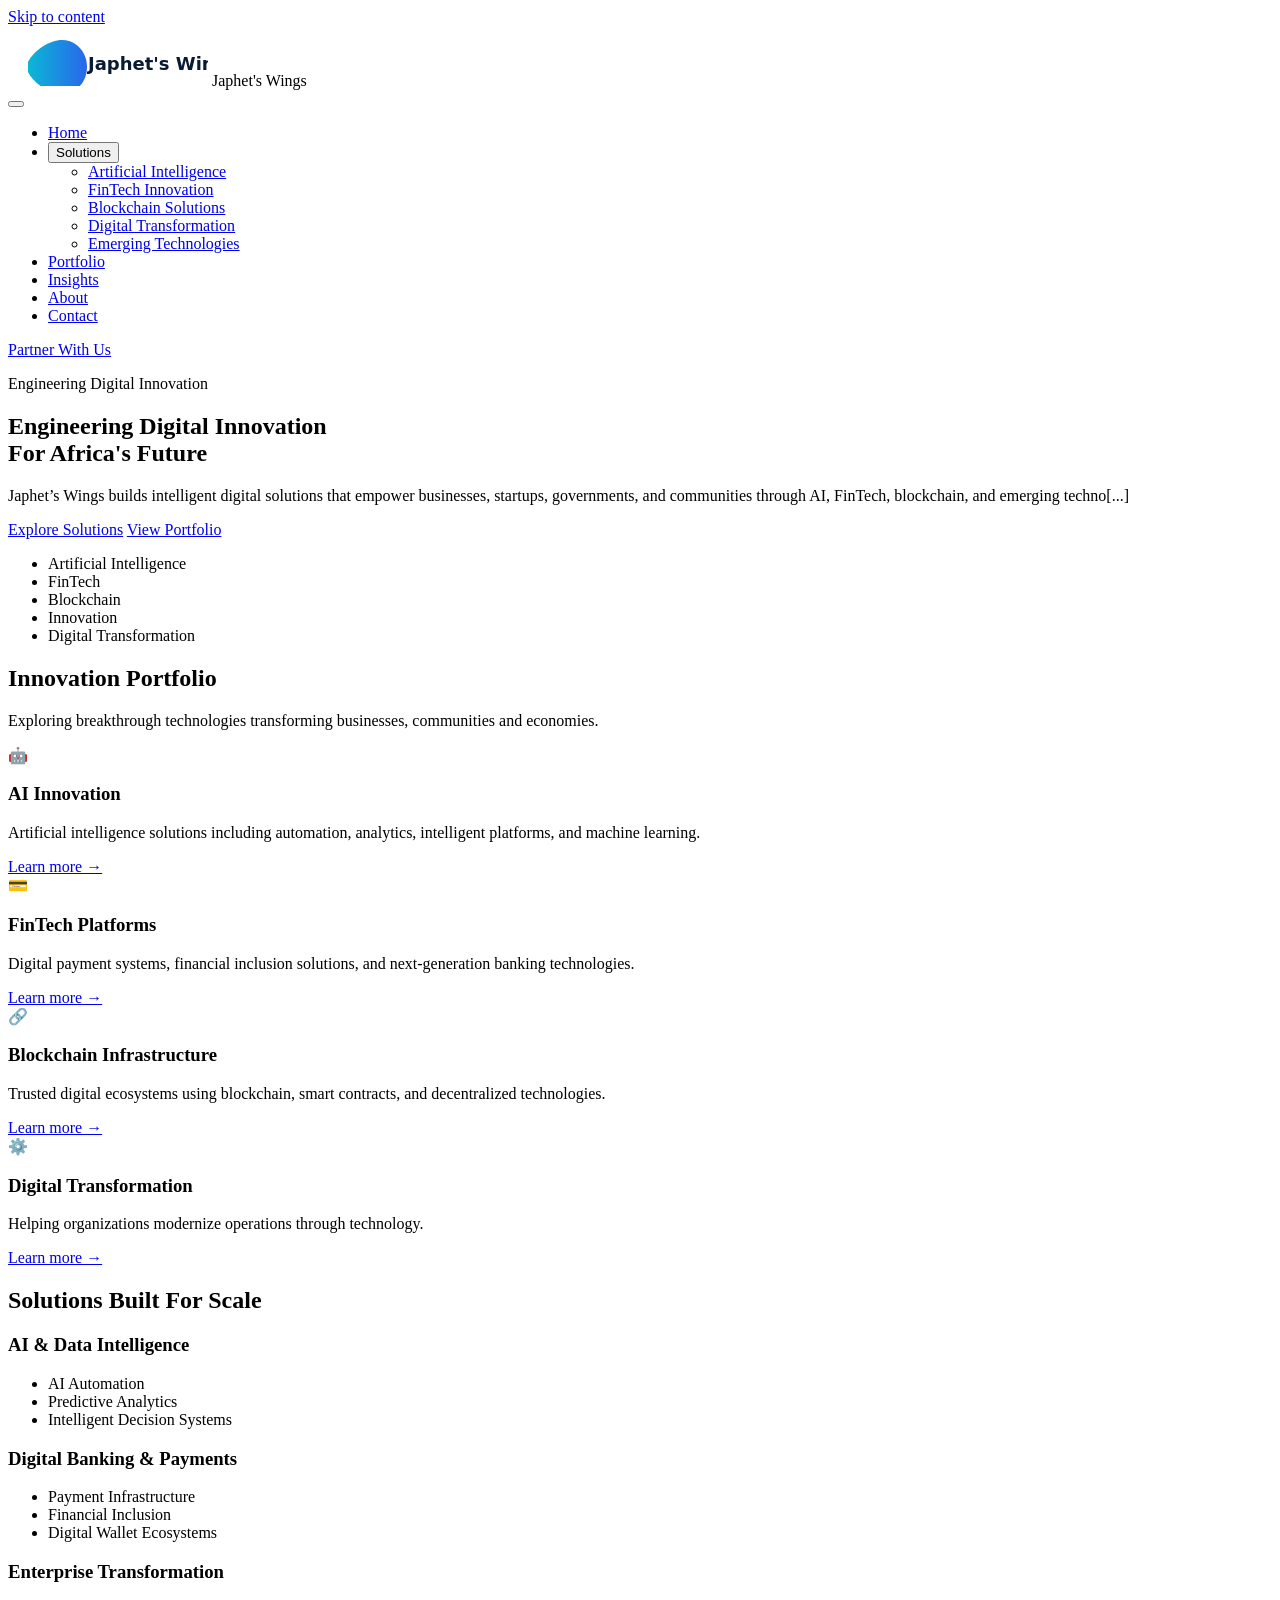
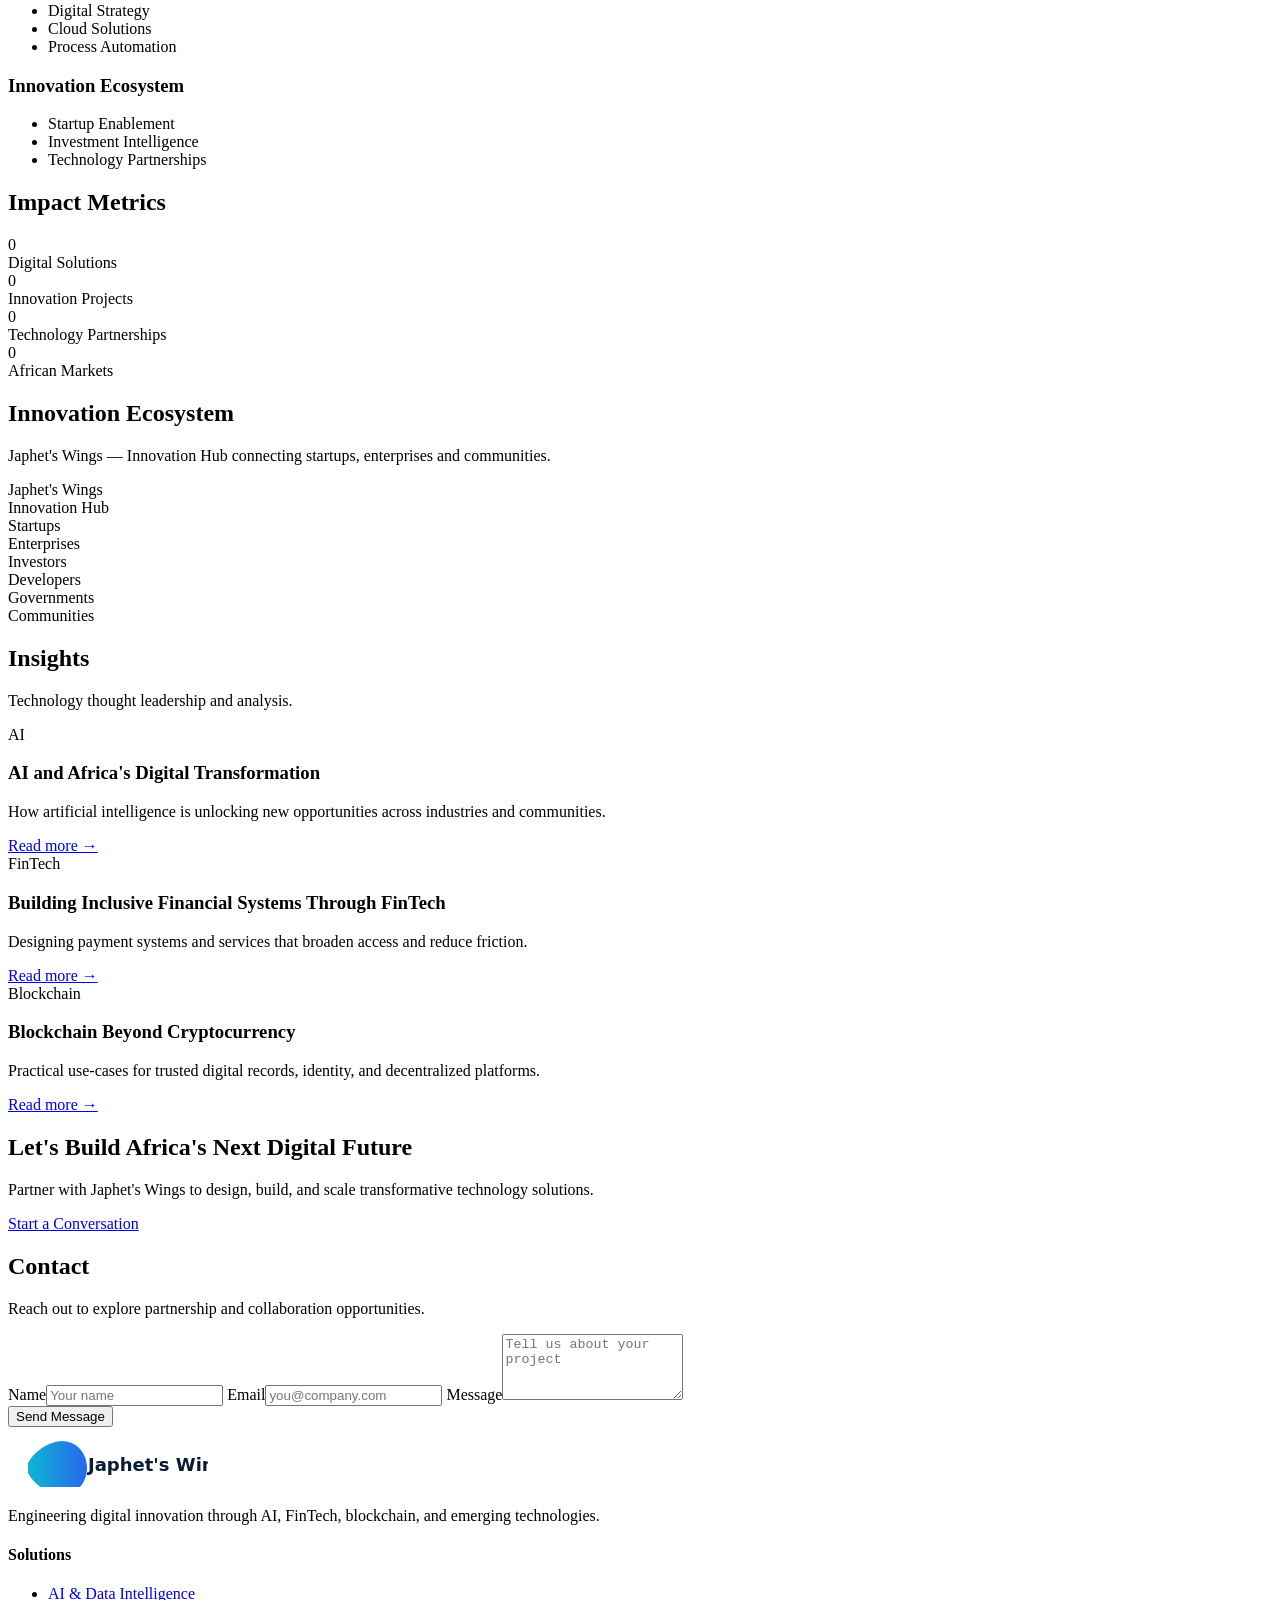
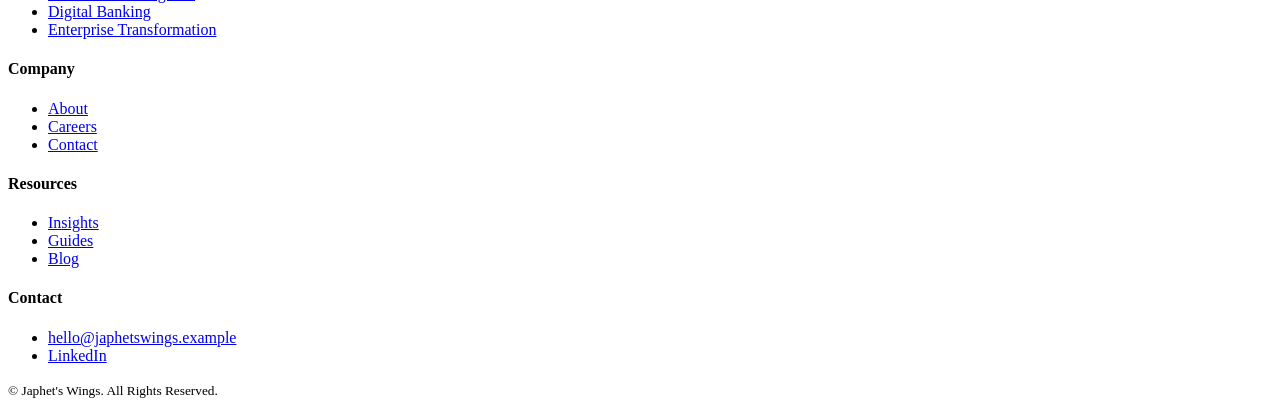
==== index.html @ 87375220 "chore: move index.html from public_html to repository root; update css/js asset paths (images remain" ====
<!doctype html>
<html lang="en">
<head>
  <meta charset="utf-8">
  <meta name="viewport" content="width=device-width,initial-scale=1">
  <meta name="description" content="Japhet's Wings — Engineering digital innovation for Africa's future. AI, FinTech, Blockchain, Digital Transformation and Innovation Ecosystems.">
  <title>Japhet's Wings — Engineering Digital Innovation For Africa's Future</title>

  <!-- Inter font -->
  <link rel="preconnect" href="https://fonts.gstatic.com" crossorigin>
  <link href="https://fonts.googleapis.com/css2?family=Inter:wght@300;400;600;800&display=swap" rel="stylesheet">

  <link rel="icon" href="/public_html/images/favicon.svg" type="image/svg+xml">
  <link rel="stylesheet" href="/css/style.css">
</head>
<body>
  <a class="skip-link" href="#main">Skip to content</a>

  <header class="site-header" id="site-header">
    <div class="container header-inner">
      <div class="brand">
        <img src="/public_html/images/logo.svg" alt="Japhet's Wings logo" class="logo" />
        <span class="visually-hidden">Japhet's Wings</span>
      </div>

      <nav class="nav" aria-label="Primary">
        <button class="nav-toggle" aria-expanded="false" aria-controls="primary-menu" aria-label="Open menu">
          <span class="hamburger" aria-hidden="true"></span>
        </button>

        <ul class="nav-list" id="primary-menu">
          <li><a href="#hero">Home</a></li>
          <li class="has-dropdown">
            <button class="dropdown-toggle" aria-expanded="false">Solutions</button>
            <ul class="dropdown" aria-label="Solutions submenu">
              <li><a href="#solutions">Artificial Intelligence</a></li>
              <li><a href="#solutions">FinTech Innovation</a></li>
              <li><a href="#solutions">Blockchain Solutions</a></li>
              <li><a href="#solutions">Digital Transformation</a></li>
              <li><a href="#solutions">Emerging Technologies</a></li>
            </ul>
          </li>
          <li><a href="#portfolio">Portfolio</a></li>
          <li><a href="#insights">Insights</a></li>
          <li><a href="#about">About</a></li>
          <li><a href="#contact">Contact</a></li>
        </ul>
      </nav>

      <div class="header-cta">
        <a href="#contact" class="btn btn-primary">Partner With Us</a>
      </div>
    </div>
  </header>

  <main id="main">
    <section id="hero" class="hero">
      <div class="hero-canvas" aria-hidden="true"></div>
      <div class="container hero-inner">
        <div class="hero-content">
          <p class="eyebrow">Engineering Digital Innovation</p>
          <h1 class="hero-title">Engineering Digital Innovation
            <br><span class="gradient">For Africa's Future</span>
          </h1>

          <p class="lead">Japhet’s Wings builds intelligent digital solutions that empower businesses, startups, governments, and communities through AI, FinTech, blockchain, and emerging techno[...]

          <div class="hero-actions">
            <a href="#solutions" class="btn btn-primary">Explore Solutions</a>
            <a href="#portfolio" class="btn btn-ghost">View Portfolio</a>
          </div>

          <ul class="tech-tags" aria-hidden="false">
            <li>Artificial Intelligence</li>
            <li>FinTech</li>
            <li>Blockchain</li>
            <li>Innovation</li>
            <li>Digital Transformation</li>
          </ul>
        </div>
      </div>
    </section>

    <section id="portfolio" class="section">
      <div class="container">
        <header class="section-header">
          <h2>Innovation Portfolio</h2>
          <p class="muted">Exploring breakthrough technologies transforming businesses, communities and economies.</p>
        </header>

        <div class="cards">
          <article class="card">
            <div class="card-icon" aria-hidden="true">🤖</div>
            <h3>AI Innovation</h3>
            <p>Artificial intelligence solutions including automation, analytics, intelligent platforms, and machine learning.</p>
            <a href="#" class="card-link">Learn more →</a>
          </article>

          <article class="card">
            <div class="card-icon" aria-hidden="true">💳</div>
            <h3>FinTech Platforms</h3>
            <p>Digital payment systems, financial inclusion solutions, and next-generation banking technologies.</p>
            <a href="#" class="card-link">Learn more →</a>
          </article>

          <article class="card">
            <div class="card-icon" aria-hidden="true">🔗</div>
            <h3>Blockchain Infrastructure</h3>
            <p>Trusted digital ecosystems using blockchain, smart contracts, and decentralized technologies.</p>
            <a href="#" class="card-link">Learn more →</a>
          </article>

          <article class="card">
            <div class="card-icon" aria-hidden="true">⚙️</div>
            <h3>Digital Transformation</h3>
            <p>Helping organizations modernize operations through technology.</p>
            <a href="#" class="card-link">Learn more →</a>
          </article>
        </div>
      </div>
    </section>

    <section id="solutions" class="section alt">
      <div class="container">
        <header class="section-header">
          <h2>Solutions Built For Scale</h2>
        </header>

        <div class="solutions-grid">
          <div class="panel">
            <h3>AI &amp; Data Intelligence</h3>
            <ul>
              <li>AI Automation</li>
              <li>Predictive Analytics</li>
              <li>Intelligent Decision Systems</li>
            </ul>
          </div>

          <div class="panel">
            <h3>Digital Banking &amp; Payments</h3>
            <ul>
              <li>Payment Infrastructure</li>
              <li>Financial Inclusion</li>
              <li>Digital Wallet Ecosystems</li>
            </ul>
          </div>

          <div class="panel">
            <h3>Enterprise Transformation</h3>
            <ul>
              <li>Digital Strategy</li>
              <li>Cloud Solutions</li>
              <li>Process Automation</li>
            </ul>
          </div>

          <div class="panel">
            <h3>Innovation Ecosystem</h3>
            <ul>
              <li>Startup Enablement</li>
              <li>Investment Intelligence</li>
              <li>Technology Partnerships</li>
            </ul>
          </div>
        </div>
      </div>
    </section>

    <section id="metrics" class="section metrics">
      <div class="container">
        <header class="section-header">
          <h2>Impact Metrics</h2>
        </header>

        <div class="metrics-grid" aria-hidden="false">
          <div class="metric">
            <div class="number" data-target="50">0</div>
            <div class="label">Digital Solutions</div>
          </div>

          <div class="metric">
            <div class="number" data-target="25">0</div>
            <div class="label">Innovation Projects</div>
          </div>

          <div class="metric">
            <div class="number" data-target="10">0</div>
            <div class="label">Technology Partnerships</div>
          </div>

          <div class="metric">
            <div class="number" data-target="5">0</div>
            <div class="label">African Markets</div>
          </div>
        </div>
      </div>
    </section>

    <section id="ecosystem" class="section ecosystem">
      <div class="container">
        <header class="section-header">
          <h2>Innovation Ecosystem</h2>
          <p class="muted">Japhet's Wings — Innovation Hub connecting startups, enterprises and communities.</p>
        </header>

        <div class="network" aria-hidden="true">
          <div class="hub">Japhet's Wings<br><span class="small">Innovation Hub</span></div>
          <div class="node n1">Startups</div>
          <div class="node n2">Enterprises</div>
          <div class="node n3">Investors</div>
          <div class="node n4">Developers</div>
          <div class="node n5">Governments</div>
          <div class="node n6">Communities</div>
        </div>
      </div>
    </section>

    <section id="insights" class="section">
      <div class="container">
        <header class="section-header">
          <h2>Insights</h2>
          <p class="muted">Technology thought leadership and analysis.</p>
        </header>

        <div class="articles">
          <article class="article-card">
            <span class="tag">AI</span>
            <h3>AI and Africa's Digital Transformation</h3>
            <p>How artificial intelligence is unlocking new opportunities across industries and communities.</p>
            <a href="#" class="read-more">Read more →</a>
          </article>

          <article class="article-card">
            <span class="tag">FinTech</span>
            <h3>Building Inclusive Financial Systems Through FinTech</h3>
            <p>Designing payment systems and services that broaden access and reduce friction.</p>
            <a href="#" class="read-more">Read more →</a>
          </article>

          <article class="article-card">
            <span class="tag">Blockchain</span>
            <h3>Blockchain Beyond Cryptocurrency</h3>
            <p>Practical use-cases for trusted digital records, identity, and decentralized platforms.</p>
            <a href="#" class="read-more">Read more →</a>
          </article>
        </div>
      </div>
    </section>

    <section id="cta" class="section cta">
      <div class="container">
        <div class="cta-inner">
          <h2>Let's Build Africa's Next Digital Future</h2>
          <p>Partner with Japhet's Wings to design, build, and scale transformative technology solutions.</p>
          <a href="#contact" class="btn btn-primary large">Start a Conversation</a>
        </div>
      </div>
    </section>

    <section id="contact" class="section contact">
      <div class="container">
        <header class="section-header">
          <h2>Contact</h2>
        </header>

        <p class="muted">Reach out to explore partnership and collaboration opportunities.</p>
        <form class="contact-form" action="#" onsubmit="return false;" aria-label="Contact form">
          <div class="form-grid">
            <label class="visually-hidden">Name<input type="text" name="name" placeholder="Your name" required></label>
            <label class="visually-hidden">Email<input type="email" name="email" placeholder="you@company.com" required></label>
            <label class="visually-hidden">Message<textarea name="message" placeholder="Tell us about your project" rows="4" required></textarea></label>
          </div>
          <div class="form-actions">
            <button class="btn btn-primary" type="submit">Send Message</button>
          </div>
        </form>
      </div>
    </section>
  </main>

  <footer class="site-footer">
    <div class="container footer-inner">
      <div class="brand-footer">
        <img src="/public_html/images/logo.svg" alt="Japhet's Wings logo" class="logo-sm" />
        <p class="muted">Engineering digital innovation through AI, FinTech, blockchain, and emerging technologies.</p>
      </div>

      <div class="footer-links">
        <div>
          <h4>Solutions</h4>
          <ul>
            <li><a href="#solutions">AI &amp; Data Intelligence</a></li>
            <li><a href="#solutions">Digital Banking</a></li>
            <li><a href="#solutions">Enterprise Transformation</a></li>
          </ul>
        </div>

        <div>
          <h4>Company</h4>
          <ul>
            <li><a href="#about">About</a></li>
            <li><a href="#contact">Careers</a></li>
            <li><a href="#contact">Contact</a></li>
          </ul>
        </div>

        <div>
          <h4>Resources</h4>
          <ul>
            <li><a href="#insights">Insights</a></li>
            <li><a href="#">Guides</a></li>
            <li><a href="#">Blog</a></li>
          </ul>
        </div>

        <div>
          <h4>Contact</h4>
          <ul>
            <li><a href="mailto:hello@japhetswings.example">hello@japhetswings.example</a></li>
            <li><a href="#">LinkedIn</a></li>
          </ul>
        </div>
      </div>
    </div>

    <div class="site-copyright">
      <div class="container">
        <small>© <span id="current-year"></span> Japhet's Wings. All Rights Reserved.</small>
      </div>
    </div>
  </footer>

  <script src="/js/script.js" defer></script>
</body>
</html>
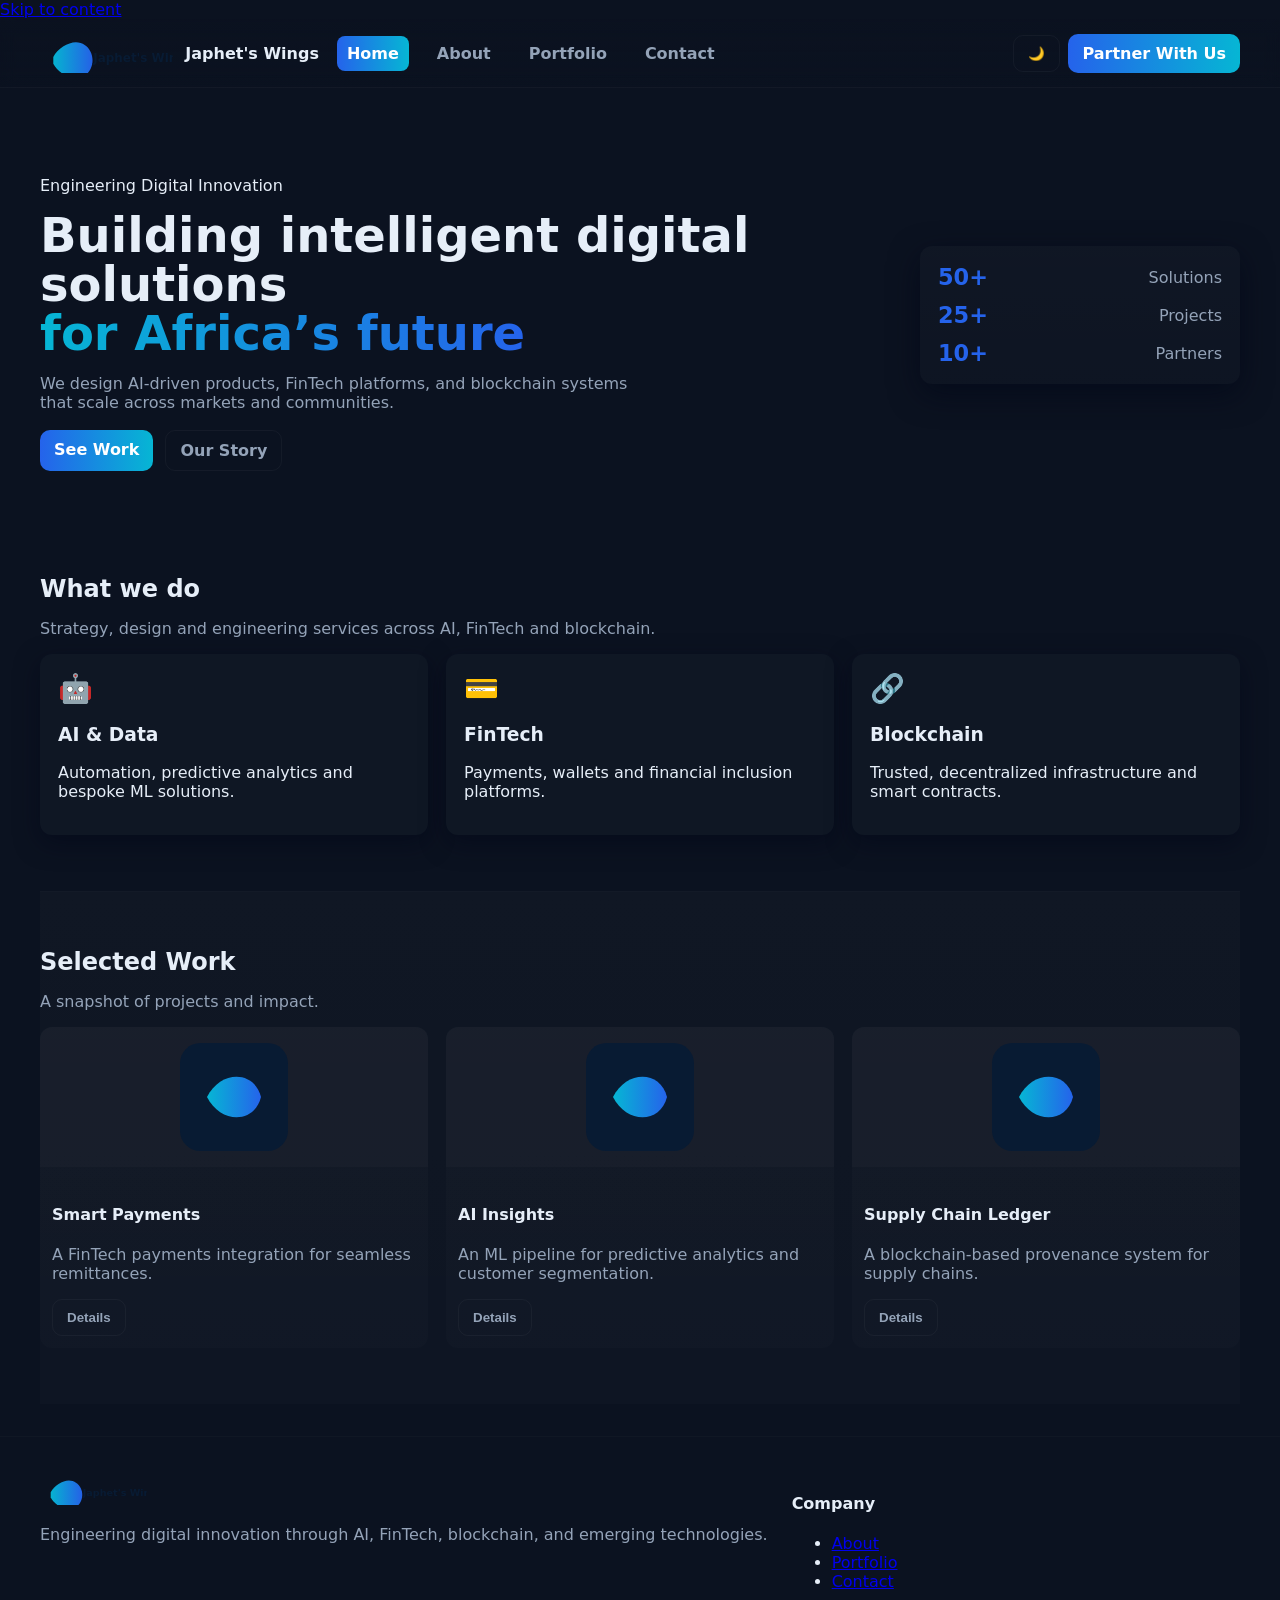
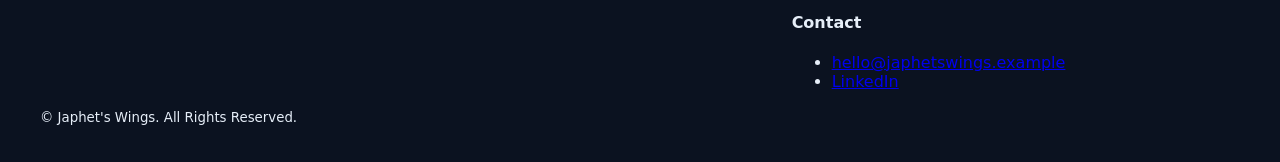
==== commit eee4607c: "feat(design): redesign site UI, interactions and add multi-page (about, portfolio, contact)" ====
--- a/index.html
+++ b/index.html
@@ -3,12 +3,8 @@
 <head>
   <meta charset="utf-8">
   <meta name="viewport" content="width=device-width,initial-scale=1">
-  <meta name="description" content="Japhet's Wings — Engineering digital innovation for Africa's future. AI, FinTech, Blockchain, Digital Transformation and Innovation Ecosystems.">
-  <title>Japhet's Wings — Engineering Digital Innovation For Africa's Future</title>
-
-  <!-- Inter font -->
-  <link rel="preconnect" href="https://fonts.gstatic.com" crossorigin>
-  <link href="https://fonts.googleapis.com/css2?family=Inter:wght@300;400;600;800&display=swap" rel="stylesheet">
+  <meta name="description" content="Japhet's Wings — Engineering digital innovation for Africa's future.">
+  <title>Japhet's Wings — Home</title>
 
   <link rel="icon" href="/public_html/images/favicon.svg" type="image/svg+xml">
   <link rel="stylesheet" href="/css/style.css">
@@ -19,8 +15,10 @@
   <header class="site-header" id="site-header">
     <div class="container header-inner">
       <div class="brand">
-        <img src="/public_html/images/logo.svg" alt="Japhet's Wings logo" class="logo" />
-        <span class="visually-hidden">Japhet's Wings</span>
+        <a href="/index.html" class="brand-link">
+          <img src="/public_html/images/logo.svg" alt="Japhet's Wings logo" class="logo" />
+          <span class="brand-text">Japhet's Wings</span>
+        </a>
       </div>
 
       <nav class="nav" aria-label="Primary">
@@ -29,253 +27,109 @@
         </button>
 
         <ul class="nav-list" id="primary-menu">
-          <li><a href="#hero">Home</a></li>
-          <li class="has-dropdown">
-            <button class="dropdown-toggle" aria-expanded="false">Solutions</button>
-            <ul class="dropdown" aria-label="Solutions submenu">
-              <li><a href="#solutions">Artificial Intelligence</a></li>
-              <li><a href="#solutions">FinTech Innovation</a></li>
-              <li><a href="#solutions">Blockchain Solutions</a></li>
-              <li><a href="#solutions">Digital Transformation</a></li>
-              <li><a href="#solutions">Emerging Technologies</a></li>
-            </ul>
-          </li>
-          <li><a href="#portfolio">Portfolio</a></li>
-          <li><a href="#insights">Insights</a></li>
-          <li><a href="#about">About</a></li>
-          <li><a href="#contact">Contact</a></li>
+          <li><a href="/index.html">Home</a></li>
+          <li><a href="/about.html">About</a></li>
+          <li><a href="/portfolio.html">Portfolio</a></li>
+          <li><a href="/contact.html">Contact</a></li>
         </ul>
       </nav>
 
       <div class="header-cta">
-        <a href="#contact" class="btn btn-primary">Partner With Us</a>
+        <button id="theme-toggle" class="btn btn-ghost" aria-label="Toggle theme">🌙</button>
+        <a href="/contact.html" class="btn btn-primary">Partner With Us</a>
       </div>
     </div>
   </header>
 
   <main id="main">
     <section id="hero" class="hero">
-      <div class="hero-canvas" aria-hidden="true"></div>
-      <div class="container hero-inner">
-        <div class="hero-content">
+      <div class="hero-inner container">
+        <div class="hero-copy">
           <p class="eyebrow">Engineering Digital Innovation</p>
-          <h1 class="hero-title">Engineering Digital Innovation
-            <br><span class="gradient">For Africa's Future</span>
+          <h1 class="hero-title">Building intelligent digital solutions
+            <br><span class="gradient">for Africa’s future</span>
           </h1>
-
-          <p class="lead">Japhet’s Wings builds intelligent digital solutions that empower businesses, startups, governments, and communities through AI, FinTech, blockchain, and emerging techno[...]
+          <p class="lead">We design AI-driven products, FinTech platforms, and blockchain systems that scale across markets and communities.</p>
 
           <div class="hero-actions">
-            <a href="#solutions" class="btn btn-primary">Explore Solutions</a>
-            <a href="#portfolio" class="btn btn-ghost">View Portfolio</a>
+            <a href="/portfolio.html" class="btn btn-primary">See Work</a>
+            <a href="/about.html" class="btn btn-ghost">Our Story</a>
           </div>
+        </div>
 
-          <ul class="tech-tags" aria-hidden="false">
-            <li>Artificial Intelligence</li>
-            <li>FinTech</li>
-            <li>Blockchain</li>
-            <li>Innovation</li>
-            <li>Digital Transformation</li>
-          </ul>
-        </div>
-      </div>
-    </section>
-
-    <section id="portfolio" class="section">
-      <div class="container">
-        <header class="section-header">
-          <h2>Innovation Portfolio</h2>
-          <p class="muted">Exploring breakthrough technologies transforming businesses, communities and economies.</p>
-        </header>
-
-        <div class="cards">
-          <article class="card">
-            <div class="card-icon" aria-hidden="true">🤖</div>
-            <h3>AI Innovation</h3>
-            <p>Artificial intelligence solutions including automation, analytics, intelligent platforms, and machine learning.</p>
-            <a href="#" class="card-link">Learn more →</a>
-          </article>
-
-          <article class="card">
-            <div class="card-icon" aria-hidden="true">💳</div>
-            <h3>FinTech Platforms</h3>
-            <p>Digital payment systems, financial inclusion solutions, and next-generation banking technologies.</p>
-            <a href="#" class="card-link">Learn more →</a>
-          </article>
-
-          <article class="card">
-            <div class="card-icon" aria-hidden="true">🔗</div>
-            <h3>Blockchain Infrastructure</h3>
-            <p>Trusted digital ecosystems using blockchain, smart contracts, and decentralized technologies.</p>
-            <a href="#" class="card-link">Learn more →</a>
-          </article>
-
-          <article class="card">
-            <div class="card-icon" aria-hidden="true">⚙️</div>
-            <h3>Digital Transformation</h3>
-            <p>Helping organizations modernize operations through technology.</p>
-            <a href="#" class="card-link">Learn more →</a>
-          </article>
-        </div>
-      </div>
-    </section>
-
-    <section id="solutions" class="section alt">
-      <div class="container">
-        <header class="section-header">
-          <h2>Solutions Built For Scale</h2>
-        </header>
-
-        <div class="solutions-grid">
-          <div class="panel">
-            <h3>AI &amp; Data Intelligence</h3>
-            <ul>
-              <li>AI Automation</li>
-              <li>Predictive Analytics</li>
-              <li>Intelligent Decision Systems</li>
-            </ul>
-          </div>
-
-          <div class="panel">
-            <h3>Digital Banking &amp; Payments</h3>
-            <ul>
-              <li>Payment Infrastructure</li>
-              <li>Financial Inclusion</li>
-              <li>Digital Wallet Ecosystems</li>
-            </ul>
-          </div>
-
-          <div class="panel">
-            <h3>Enterprise Transformation</h3>
-            <ul>
-              <li>Digital Strategy</li>
-              <li>Cloud Solutions</li>
-              <li>Process Automation</li>
-            </ul>
-          </div>
-
-          <div class="panel">
-            <h3>Innovation Ecosystem</h3>
-            <ul>
-              <li>Startup Enablement</li>
-              <li>Investment Intelligence</li>
-              <li>Technology Partnerships</li>
-            </ul>
+        <div class="hero-card" aria-hidden="true">
+          <div class="stats">
+            <div class="stat"><div class="number" data-target="50">0</div><div class="label">Solutions</div></div>
+            <div class="stat"><div class="number" data-target="25">0</div><div class="label">Projects</div></div>
+            <div class="stat"><div class="number" data-target="10">0</div><div class="label">Partners</div></div>
           </div>
         </div>
       </div>
     </section>
 
-    <section id="metrics" class="section metrics">
-      <div class="container">
-        <header class="section-header">
-          <h2>Impact Metrics</h2>
-        </header>
+    <section id="services" class="section container">
+      <header class="section-header">
+        <h2>What we do</h2>
+        <p class="muted">Strategy, design and engineering services across AI, FinTech and blockchain.</p>
+      </header>
 
-        <div class="metrics-grid" aria-hidden="false">
-          <div class="metric">
-            <div class="number" data-target="50">0</div>
-            <div class="label">Digital Solutions</div>
-          </div>
+      <div class="cards grid-3">
+        <article class="card interactive">
+          <div class="card-icon">🤖</div>
+          <h3>AI & Data</h3>
+          <p>Automation, predictive analytics and bespoke ML solutions.</p>
+        </article>
 
-          <div class="metric">
-            <div class="number" data-target="25">0</div>
-            <div class="label">Innovation Projects</div>
-          </div>
+        <article class="card interactive">
+          <div class="card-icon">💳</div>
+          <h3>FinTech</h3>
+          <p>Payments, wallets and financial inclusion platforms.</p>
+        </article>
 
-          <div class="metric">
-            <div class="number" data-target="10">0</div>
-            <div class="label">Technology Partnerships</div>
-          </div>
-
-          <div class="metric">
-            <div class="number" data-target="5">0</div>
-            <div class="label">African Markets</div>
-          </div>
-        </div>
+        <article class="card interactive">
+          <div class="card-icon">🔗</div>
+          <h3>Blockchain</h3>
+          <p>Trusted, decentralized infrastructure and smart contracts.</p>
+        </article>
       </div>
     </section>
 
-    <section id="ecosystem" class="section ecosystem">
-      <div class="container">
-        <header class="section-header">
-          <h2>Innovation Ecosystem</h2>
-          <p class="muted">Japhet's Wings — Innovation Hub connecting startups, enterprises and communities.</p>
-        </header>
+    <section id="work" class="section alt container">
+      <header class="section-header">
+        <h2>Selected Work</h2>
+        <p class="muted">A snapshot of projects and impact.</p>
+      </header>
 
-        <div class="network" aria-hidden="true">
-          <div class="hub">Japhet's Wings<br><span class="small">Innovation Hub</span></div>
-          <div class="node n1">Startups</div>
-          <div class="node n2">Enterprises</div>
-          <div class="node n3">Investors</div>
-          <div class="node n4">Developers</div>
-          <div class="node n5">Governments</div>
-          <div class="node n6">Communities</div>
-        </div>
+      <div class="portfolio-grid">
+        <article class="project" data-category="ai">
+          <img src="/public_html/images/favicon.svg" alt="project" />
+          <div class="project-body">
+            <h4>Smart Payments</h4>
+            <p class="muted">A FinTech payments integration for seamless remittances.</p>
+            <button class="btn btn-ghost open-project" data-title="Smart Payments" data-desc="Payments platform for cross-border remittances and settlement.">Details</button>
+          </div>
+        </article>
+
+        <article class="project" data-category="fintech">
+          <img src="/public_html/images/favicon.svg" alt="project" />
+          <div class="project-body">
+            <h4>AI Insights</h4>
+            <p class="muted">An ML pipeline for predictive analytics and customer segmentation.</p>
+            <button class="btn btn-ghost open-project" data-title="AI Insights" data-desc="Analytics and ML pipelines for enterprise decisioning.">Details</button>
+          </div>
+        </article>
+
+        <article class="project" data-category="blockchain">
+          <img src="/public_html/images/favicon.svg" alt="project" />
+          <div class="project-body">
+            <h4>Supply Chain Ledger</h4>
+            <p class="muted">A blockchain-based provenance system for supply chains.</p>
+            <button class="btn btn-ghost open-project" data-title="Supply Chain Ledger" data-desc="Traceability and compliance using smart contracts.">Details</button>
+          </div>
+        </article>
       </div>
     </section>
 
-    <section id="insights" class="section">
-      <div class="container">
-        <header class="section-header">
-          <h2>Insights</h2>
-          <p class="muted">Technology thought leadership and analysis.</p>
-        </header>
-
-        <div class="articles">
-          <article class="article-card">
-            <span class="tag">AI</span>
-            <h3>AI and Africa's Digital Transformation</h3>
-            <p>How artificial intelligence is unlocking new opportunities across industries and communities.</p>
-            <a href="#" class="read-more">Read more →</a>
-          </article>
-
-          <article class="article-card">
-            <span class="tag">FinTech</span>
-            <h3>Building Inclusive Financial Systems Through FinTech</h3>
-            <p>Designing payment systems and services that broaden access and reduce friction.</p>
-            <a href="#" class="read-more">Read more →</a>
-          </article>
-
-          <article class="article-card">
-            <span class="tag">Blockchain</span>
-            <h3>Blockchain Beyond Cryptocurrency</h3>
-            <p>Practical use-cases for trusted digital records, identity, and decentralized platforms.</p>
-            <a href="#" class="read-more">Read more →</a>
-          </article>
-        </div>
-      </div>
-    </section>
-
-    <section id="cta" class="section cta">
-      <div class="container">
-        <div class="cta-inner">
-          <h2>Let's Build Africa's Next Digital Future</h2>
-          <p>Partner with Japhet's Wings to design, build, and scale transformative technology solutions.</p>
-          <a href="#contact" class="btn btn-primary large">Start a Conversation</a>
-        </div>
-      </div>
-    </section>
-
-    <section id="contact" class="section contact">
-      <div class="container">
-        <header class="section-header">
-          <h2>Contact</h2>
-        </header>
-
-        <p class="muted">Reach out to explore partnership and collaboration opportunities.</p>
-        <form class="contact-form" action="#" onsubmit="return false;" aria-label="Contact form">
-          <div class="form-grid">
-            <label class="visually-hidden">Name<input type="text" name="name" placeholder="Your name" required></label>
-            <label class="visually-hidden">Email<input type="email" name="email" placeholder="you@company.com" required></label>
-            <label class="visually-hidden">Message<textarea name="message" placeholder="Tell us about your project" rows="4" required></textarea></label>
-          </div>
-          <div class="form-actions">
-            <button class="btn btn-primary" type="submit">Send Message</button>
-          </div>
-        </form>
-      </div>
-    </section>
   </main>
 
   <footer class="site-footer">
@@ -287,29 +141,11 @@
 
       <div class="footer-links">
         <div>
-          <h4>Solutions</h4>
-          <ul>
-            <li><a href="#solutions">AI &amp; Data Intelligence</a></li>
-            <li><a href="#solutions">Digital Banking</a></li>
-            <li><a href="#solutions">Enterprise Transformation</a></li>
-          </ul>
-        </div>
-
-        <div>
           <h4>Company</h4>
           <ul>
-            <li><a href="#about">About</a></li>
-            <li><a href="#contact">Careers</a></li>
-            <li><a href="#contact">Contact</a></li>
-          </ul>
-        </div>
-
-        <div>
-          <h4>Resources</h4>
-          <ul>
-            <li><a href="#insights">Insights</a></li>
-            <li><a href="#">Guides</a></li>
-            <li><a href="#">Blog</a></li>
+            <li><a href="/about.html">About</a></li>
+            <li><a href="/portfolio.html">Portfolio</a></li>
+            <li><a href="/contact.html">Contact</a></li>
           </ul>
         </div>
 
@@ -330,6 +166,15 @@
     </div>
   </footer>
 
+  <!-- Project modal -->
+  <div id="project-modal" class="modal" role="dialog" aria-hidden="true">
+    <div class="modal-panel">
+      <button class="modal-close" aria-label="Close">✕</button>
+      <h3 id="modal-title"></h3>
+      <p id="modal-desc"></p>
+    </div>
+  </div>
+
   <script src="/js/script.js" defer></script>
 </body>
 </html>
--- a/css/style.css
+++ b/css/style.css
@@ -0,0 +1,101 @@
+/* css/style.css
+   Redesigned styles: modern layout, cards, modal, portfolio filters, theme support
+*/
+:root{
+  --bg:#0b1220;
+  --card:#0f1724;
+  --muted:#94a3b8;
+  --primary:#2563eb;
+  --accent:#06b6d4;
+  --glass: rgba(255,255,255,0.04);
+  --radius:12px;
+  --max-width:1200px;
+}
+
+*{box-sizing:border-box}
+html,body{height:100%;margin:0;font-family:Inter,system-ui,-apple-system,"Segoe UI",Roboto,Arial,sans-serif;background:var(--bg);color:#e6eef8}
+.container{width:94%;max-width:var(--max-width);margin:0 auto}
+
+/* header */
+.site-header{position:sticky;top:0;background:linear-gradient(180deg, rgba(11,18,32,0.6), rgba(11,18,32,0.4));backdrop-filter: blur(8px);border-bottom:1px solid rgba(255,255,255,0.03);z-index:60}
+.header-inner{display:flex;align-items:center;gap:18px;padding:14px 0}
+.brand-link{display:flex;align-items:center;gap:12px;text-decoration:none;color:inherit}
+.logo{height:40px;width:auto}
+.brand-text{font-weight:700}
+
+.nav-list{display:flex;gap:18px;list-style:none;margin:0;padding:0}
+.nav-list a{color:var(--muted);text-decoration:none;padding:8px 10px;border-radius:8px;font-weight:600}
+.nav-list a[aria-current="page"],.nav-list a:hover{color:#fff;background:linear-gradient(90deg,var(--primary),var(--accent));}
+
+.header-cta{margin-left:auto;display:flex;gap:8px;align-items:center}
+
+.nav-toggle{display:none}
+@media(max-width:767px){.nav-list{display:none}.nav-toggle{display:inline-flex}}
+
+/* hero */
+.hero{padding:72px 0 48px;position:relative;overflow:hidden}
+.hero-inner{display:flex;align-items:center;gap:32px}
+.hero-copy{flex:1}
+.hero-title{font-size:2.4rem;line-height:1.02;margin:6px 0}
+.gradient{background:linear-gradient(90deg,var(--accent),var(--primary));-webkit-background-clip:text;background-clip:text;color:transparent}
+.lead{color:var(--muted);max-width:60ch}
+.hero-actions{display:flex;gap:12px;margin-top:18px}
+
+.hero-card{width:320px;background:linear-gradient(180deg,rgba(255,255,255,0.02),rgba(255,255,255,0.01));padding:18px;border-radius:12px;box-shadow:0 10px 30px rgba(2,6,23,0.6)}
+.stats{display:flex;flex-direction:column;gap:12px}
+.stat{display:flex;justify-content:space-between;align-items:center}
+.number{font-weight:800;font-size:1.4rem;color:var(--primary)}
+.label{color:var(--muted)}
+
+/* sections */
+.section{padding:56px 0}
+.section.alt{background:linear-gradient(180deg, rgba(255,255,255,0.02), rgba(255,255,255,0.01));border-top:1px solid rgba(255,255,255,0.02)}
+.section-header h2{margin:0 0 8px}
+.muted{color:var(--muted)}
+
+/* grids & cards */
+.grid-3{display:grid;grid-template-columns:repeat(1,1fr);gap:18px}
+@media(min-width:768px){.grid-3{grid-template-columns:repeat(3,1fr)}}
+.card{background:var(--card);padding:18px;border-radius:12px;box-shadow:0 8px 24px rgba(2,6,23,0.5)}
+.card.interactive{transition:transform .25s ease,box-shadow .25s ease}
+.card.interactive:hover{transform:translateY(-8px);box-shadow:0 18px 40px rgba(2,6,23,0.65)}
+.card-icon{font-size:28px;margin-bottom:8px}
+
+/* portfolio */
+.portfolio-grid{display:grid;grid-template-columns:repeat(1,1fr);gap:18px}
+@media(min-width:768px){.portfolio-grid{grid-template-columns:repeat(3,1fr)}}
+.project{background:linear-gradient(180deg, rgba(255,255,255,0.02), rgba(255,255,255,0.01));border-radius:12px;overflow:hidden}
+.project img{width:100%;height:140px;object-fit:contain;background:rgba(255,255,255,0.02);padding:16px}
+.project-body{padding:12px}
+.filters{display:flex;gap:8px;margin-bottom:16px}
+.filter{background:transparent;border:1px solid rgba(255,255,255,0.04);color:var(--muted);padding:8px 12px;border-radius:999px}
+.filter.active{background:linear-gradient(90deg,var(--primary),var(--accent));color:#fff}
+
+/* contact */
+.contact-grid{display:grid;grid-template-columns:1fr;gap:18px}
+@media(min-width:900px){.contact-grid{grid-template-columns:1fr 320px;align-items:start}}
+.contact-form label{display:block;margin-bottom:12px}
+.contact-form input,.contact-form textarea{width:100%;padding:10px;border-radius:8px;border:1px solid rgba(255,255,255,0.04);background:transparent;color:inherit}
+.form-actions{margin-top:8px}
+
+/* modal */
+.modal{position:fixed;inset:0;background:rgba(2,6,23,0.6);display:flex;align-items:center;justify-content:center;opacity:0;pointer-events:none;transition:opacity .2s ease}
+.modal[aria-hidden="false"]{opacity:1;pointer-events:auto}
+.modal-panel{background:var(--card);padding:20px;border-radius:12px;max-width:600px;width:94%;box-shadow:0 20px 60px rgba(2,6,23,0.7)}
+.modal-close{background:transparent;border:0;color:var(--muted);font-size:20px;position:absolute;right:18px;top:18px}
+
+/* footer */
+.site-footer{padding:36px 0;border-top:1px solid rgba(255,255,255,0.02);margin-top:32px}
+.footer-inner{display:flex;gap:24px;align-items:flex-start}
+.logo-sm{height:32px}
+
+/* utilities */
+.btn{display:inline-block;padding:10px 14px;border-radius:10px;text-decoration:none;font-weight:700;border:0;cursor:pointer}
+.btn-primary{background:linear-gradient(90deg,var(--primary),var(--accent));color:#fff}
+.btn-ghost{background:transparent;color:var(--muted);border:1px solid rgba(255,255,255,0.04)}
+
+/* responsive tweaks */
+@media(min-width:768px){.hero-title{font-size:3rem}.hero-inner{gap:48px}}
+
+/* light theme */
+:root.light{--bg:#f8fafc;--card:#ffffff;color:#0b1220;--muted:#5b6b7a}
